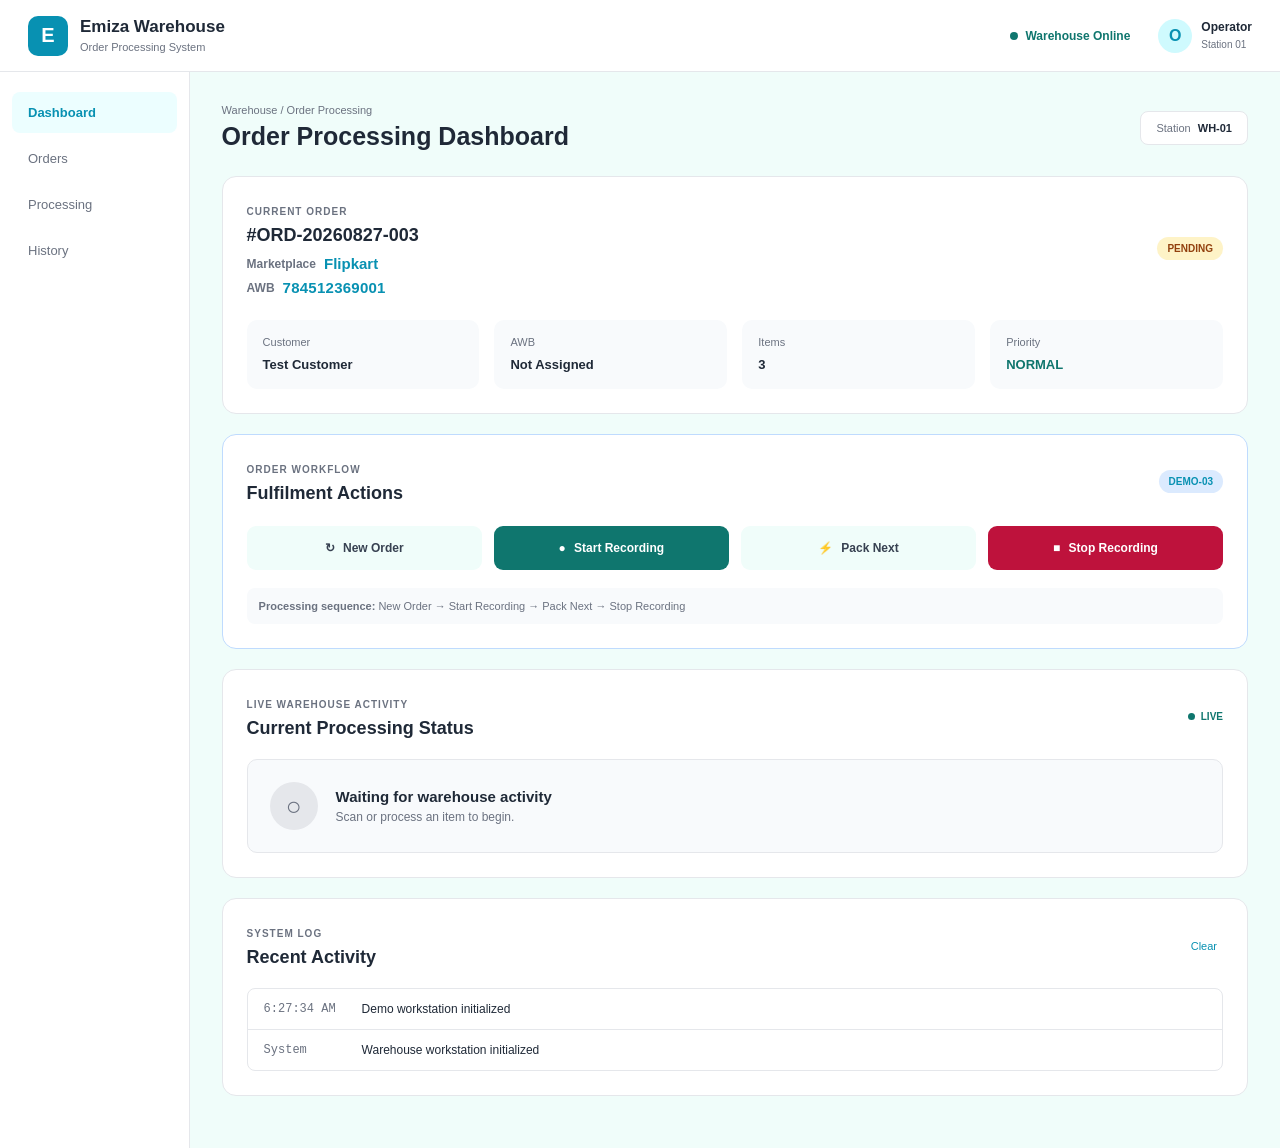
==== demo-03/index.html @ 06ffaedf "Enabled demo 2 and demo 3 static pages" ====
<!DOCTYPE html>
<html lang="en">

<head>
    <meta charset="UTF-8">

    <meta
        name="viewport"
        content="width=device-width, initial-scale=1.0"
    >

    <title>Emiza Warehouse — Demo-03</title>

    <link
        rel="stylesheet"
        href="style.css"
    >
</head>

<body>

    <div class="app">

        <!-- HEADER -->

        <header class="header">

            <div class="brand">

                <div class="logo">
                    E
                </div>

                <div>

                    <h1>
                        Emiza Warehouse
                    </h1>

                    <span>
                        Order Processing System
                    </span>

                </div>

            </div>


            <div class="header-right">

                <div class="warehouse-status">

                    <span class="online-dot"></span>

                    Warehouse Online

                </div>


                <div class="user">

                    <div class="avatar">
                        O
                    </div>

                    <div>

                        <strong>
                            Operator
                        </strong>

                        <small>
                            Station 01
                        </small>

                    </div>

                </div>

            </div>

        </header>


        <!-- MAIN -->

        <div class="layout">


            <!-- SIDEBAR -->

            <aside class="sidebar">

                <button
                    class="nav-item active"
                    data-page="dashboard"
                >
                    Dashboard
                </button>


                <button
                    class="nav-item"
                    data-page="orders"
                >
                    Orders
                </button>


                <button
                    class="nav-item"
                    data-page="processing"
                >
                    Processing
                </button>


                <button
                    class="nav-item"
                    data-page="history"
                >
                    History
                </button>

            </aside>


            <!-- CONTENT -->

            <main class="main-content">


                <div class="page-header">

                    <div>

                        <div class="breadcrumb">
                            Warehouse / Order Processing
                        </div>

                        <h2 id="pageTitle">
                            Order Processing Dashboard
                        </h2>

                    </div>


                    <div class="station-badge">

                        Station

                        <strong>
                            WH-01
                        </strong>

                    </div>

                </div>


                <!-- ORDER CARD -->

                <section class="order-card">

                    <div class="order-card-header">

                        
                        <div>

                            <span class="section-label">
                                CURRENT ORDER
                            </span>


                            <h3 id="orderNumber">
                                #ORD-20260827-003
                            </h3>


                            <div class="order-marketplace">

                                <span>
                                    Marketplace
                                </span>

                                <strong>
                                    Flipkart
                                </strong>

                            </div>


                            <div class="order-awb-header">

                                <span>
                                    AWB
                                </span>

                                <strong id="awbNumber">
                                    784512369001
                                </strong>

                            </div>

                        </div>


<span
                            id="orderStateBadge"
                            class="badge pending"
                        >
                            PENDING
                        </span>

                    </div>


                    <div class="order-grid">

                        <div class="info-item">

                            <span>
                                Customer
                            </span>

                            <strong>
                                Test Customer
                            </strong>

                        </div>


                        <div class="info-item">

                            <span>
                                AWB
                            </span>

                            <strong>
                                Not Assigned
                            </strong>

                        </div>


                        <div class="info-item">

                            <span>
                                Items
                            </span>

                            <strong>
                                3
                            </strong>

                        </div>


                        <div class="info-item">

                            <span>
                                Priority
                            </span>

                            <strong class="normal-priority">
                                NORMAL
                            </strong>

                        </div>

                    </div>

                </section>



                <!-- DEMO CONTROLS -->

                <section class="test-card">

                    <div class="test-header">

                        <div>

                            <span class="section-label">
                                ORDER WORKFLOW
                            </span>


                            <h3>
                                Fulfilment Actions
                            </h3>

                        </div>


                        <span class="test-badge">
                            DEMO-03
                        </span>

                    </div>


                    <div class="button-grid">

                        <button
                            id="btnNormal"
                            class="btn secondary"
                            type="button"
                        >

                            <span class="button-icon">
                                ↻
                            </span>

                            New Order

                        </button>


                        <button
                            id="btnStart"
                            class="btn start"
                            type="button"
                        >

                            <span class="button-icon">
                                ●
                            </span>

                            Start Recording

                        </button>


                        <button
                            id="btnUpdate"
                            class="btn secondary"
                            type="button"
                        >

                            <span class="button-icon">
                                ⚡
                            </span>

                            Pack Next

                        </button>


                        <button
                            id="btnStop"
                            class="btn stop"
                            type="button"
                        >

                            <span class="button-icon">
                                ■
                            </span>

                            Stop Recording

                        </button>

                    </div>


                    <div class="test-note">

                        <strong>
                            Processing sequence:
                        </strong>

                        New Order →
                        Start Recording →
                        Pack Next →
                        Stop Recording

                    </div>

                </section>


                <!-- THIS IS THE DIV YOUR EXTENSION WATCHES -->

                <section class="activity-card">

                    <div class="activity-header">

                        <div>

                            <span class="section-label">
                                LIVE WAREHOUSE ACTIVITY
                            </span>

                            <h3>
                                Current Processing Status
                            </h3>

                        </div>


                        <div class="live-status">

                            <span></span>

                            LIVE

                        </div>

                    </div>


                    <div
                        id="recording-status"
                        class="recording-status"
                    >

                        <div class="status-icon pending-icon">

                            ○

                        </div>


                        <div>

                            <div class="status-title">
                                Waiting for warehouse activity
                            </div>

                            <div class="status-description">

                                Scan or process an item to begin.

                            </div>

                        </div>

                    </div>

                </section>




                <!-- ACTIVITY LOG -->

                <section class="log-card">

                    <div class="log-header">

                        <div>

                            <span class="section-label">
                                SYSTEM LOG
                            </span>

                            <h3>
                                Recent Activity
                            </h3>

                        </div>


                        <button
                            id="clearLog"
                            class="clear-button"
                        >
                            Clear
                        </button>

                    </div>


                    <div
                        id="activity-log"
                        class="activity-log"
                    >

                        <div class="log-item">

                            <span class="log-time">
                                System
                            </span>

                            <span>
                                Warehouse workstation initialized
                            </span>

                        </div>

                    </div>

                </section>


            </main>

        </div>

    </div>


    <script
        src="app.js"
    ></script>

</body>

</html>
---- demo-03/style.css ----
:root {

    --primary:
        #0891b2;

    --primary-dark:
        #0e7490;

    --green:
        #0f766e;

    --red:
        #be123c;

    --orange:
        #c2410c;

    --bg:
        #f0fdfa;

    --card:
        #ffffff;

    --border:
        #e5e7eb;

    --text:
        #1f2937;

    --muted:
        #6b7280;
}


* {

    box-sizing:
        border-box;
}


body {

    margin: 0;

    background:
        var(--bg);

    color:
        var(--text);

    font-family:
        Arial,
        sans-serif;
}


/* HEADER */

.header {

    height:
        72px;

    background:
        white;

    border-bottom:
        1px solid var(--border);

    display:
        flex;

    align-items:
        center;

    justify-content:
        space-between;

    padding:
        0 28px;
}


.brand {

    display:
        flex;

    align-items:
        center;

    gap:
        12px;
}


.logo {

    width:
        40px;

    height:
        40px;

    border-radius:
        10px;

    display:
        flex;

    align-items:
        center;

    justify-content:
        center;

    background:
        var(--primary);

    color:
        white;

    font-size:
        20px;

    font-weight:
        800;
}


.brand h1 {

    margin:
        0;

    font-size:
        17px;
}


.brand span {

    color:
        var(--muted);

    font-size:
        11px;
}


.header-right {

    display:
        flex;

    align-items:
        center;

    gap:
        28px;
}


.warehouse-status {

    display:
        flex;

    align-items:
        center;

    gap:
        7px;

    color:
        var(--green);

    font-size:
        12px;

    font-weight:
        600;
}


.online-dot {

    width:
        8px;

    height:
        8px;

    border-radius:
        50%;

    background:
        var(--green);
}


.user {

    display:
        flex;

    align-items:
        center;

    gap:
        9px;
}


.avatar {

    width:
        34px;

    height:
        34px;

    border-radius:
        50%;

    background:
        #cffafe;

    color:
        var(--primary);

    display:
        flex;

    align-items:
        center;

    justify-content:
        center;

    font-weight:
        bold;
}


.user strong {

    display:
        block;

    font-size:
        12px;
}


.user small {

    color:
        var(--muted);

    font-size:
        10px;
}


/* LAYOUT */

.layout {

    display:
        flex;

    min-height:
        calc(100vh - 72px);
}


.sidebar {

    width:
        220px;

    background:
        white;

    border-right:
        1px solid var(--border);

    padding:
        20px 12px;
}


.nav-item {

    width:
        100%;

    border:
        none;

    background:
        transparent;

    text-align:
        left;

    padding:
        13px 16px;

    margin-bottom:
        5px;

    border-radius:
        8px;

    color:
        var(--muted);

    cursor:
        pointer;

    font-size:
        13px;
}


.nav-item:hover {

    background:
        #f0fdfa;
}


.nav-item.active {

    background:
        #ecfeff;

    color:
        var(--primary);

    font-weight:
        700;
}


/* MAIN */

.main-content {

    width:
        100%;

    max-width:
        1300px;

    margin:
        0 auto;

    padding:
        32px;
}


.page-header {

    display:
        flex;

    align-items:
        center;

    justify-content:
        space-between;

    margin-bottom:
        25px;
}


.breadcrumb {

    color:
        var(--muted);

    font-size:
        11px;

    margin-bottom:
        6px;
}


.page-header h2 {

    margin:
        0;

    font-size:
        25px;
}


.station-badge {

    padding:
        10px 15px;

    background:
        white;

    border:
        1px solid var(--border);

    border-radius:
        8px;

    color:
        var(--muted);

    font-size:
        11px;
}


.station-badge strong {

    color:
        var(--text);

    margin-left:
        4px;
}


/* CARDS */

.order-card,
.activity-card,
.test-card,
.log-card {

    background:
        var(--card);

    border:
        1px solid var(--border);

    border-radius:
        14px;

    padding:
        24px;

    margin-bottom:
        20px;
}


.order-card-header,
.activity-header,
.test-header,
.log-header {

    display:
        flex;

    align-items:
        center;

    justify-content:
        space-between;
}


.section-label {

    font-size:
        10px;

    font-weight:
        800;

    color:
        var(--muted);

    letter-spacing:
        1px;
}


.order-card h3,
.activity-card h3,
.test-card h3,
.log-card h3 {

    margin:
        6px 0 0;

    font-size:
        18px;
}


.badge {

    padding:
        6px 10px;

    border-radius:
        20px;

    font-size:
        10px;

    font-weight:
        800;
}


.badge.pending {

    background:
        #fef3c7;

    color:
        #92400e;
}


.order-grid {

    display:
        grid;

    grid-template-columns:
        repeat(4, 1fr);

    gap:
        15px;

    margin-top:
        24px;
}


.info-item {

    padding:
        16px;

    background:
        #f8fafc;

    border-radius:
        10px;
}


.info-item span {

    display:
        block;

    color:
        var(--muted);

    font-size:
        11px;

    margin-bottom:
        7px;
}


.info-item strong {

    font-size:
        13px;
}


.normal-priority {

    color:
        var(--green);
}


/* LIVE STATUS */

.live-status {

    display:
        flex;

    align-items:
        center;

    gap:
        6px;

    color:
        var(--green);

    font-size:
        10px;

    font-weight:
        bold;
}


.live-status span {

    width:
        7px;

    height:
        7px;

    border-radius:
        50%;

    background:
        var(--green);
}


.recording-status {

    display:
        flex;

    align-items:
        center;

    gap:
        18px;

    padding:
        22px;

    margin-top:
        20px;

    border:
        1px solid var(--border);

    border-radius:
        10px;

    background:
        #f8fafc;
}


.status-icon {

    width:
        48px;

    height:
        48px;

    border-radius:
        50%;

    display:
        flex;

    align-items:
        center;

    justify-content:
        center;

    font-size:
        26px;

    background:
        #e5e7eb;

    color:
        var(--muted);
}


.status-title {

    font-size:
        15px;

    font-weight:
        700;
}


.status-description {

    margin-top:
        5px;

    color:
        var(--muted);

    font-size:
        12px;
}


/* TEST AREA */

.test-card {

    border:
        1px solid #bfdbfe;
}


.test-badge {

    padding:
        6px 10px;

    border-radius:
        20px;

    background:
        #dbeafe;

    color:
        var(--primary);

    font-size:
        10px;

    font-weight:
        800;
}


.button-grid {

    display:
        grid;

    grid-template-columns:
        repeat(4, 1fr);

    gap:
        12px;

    margin-top:
        22px;
}


.btn {

    border:
        none;

    border-radius:
        9px;

    padding:
        15px 12px;

    cursor:
        pointer;

    font-weight:
        700;

    font-size:
        12px;

    transition:
        transform 0.15s,
        opacity 0.15s;
}


.btn:hover {

    transform:
        translateY(-1px);
}


.button-icon {

    margin-right:
        5px;
}


.secondary {

    background:
        #f0fdfa;

    color:
        #374151;
}


.start {

    background:
        var(--green);

    color:
        white;
}


.stop {

    background:
        var(--red);

    color:
        white;
}


.test-note {

    margin-top:
        18px;

    padding:
        12px;

    background:
        #f8fafc;

    border-radius:
        8px;

    color:
        var(--muted);

    font-size:
        11px;
}


/* LOG */

.clear-button {

    border:
        none;

    background:
        transparent;

    color:
        var(--primary);

    cursor:
        pointer;

    font-size:
        11px;
}


.activity-log {

    margin-top:
        20px;

    max-height:
        250px;

    overflow-y:
        auto;

    border:
        1px solid var(--border);

    border-radius:
        8px;
}


.log-item {

    display:
        flex;

    gap:
        18px;

    padding:
        13px 16px;

    border-bottom:
        1px solid var(--border);

    font-size:
        12px;
}


.log-item:last-child {

    border-bottom:
        none;
}


.log-time {

    min-width:
        80px;

    color:
        var(--muted);

    font-family:
        monospace;
}


/* RESPONSIVE */

@media (max-width: 900px) {

    .sidebar {

        width:
            160px;
    }


    .order-grid,
    .button-grid {

        grid-template-columns:
            repeat(2, 1fr);
    }

}


@media (max-width: 650px) {

    .sidebar {

        display:
            none;
    }


    .main-content {

        padding:
            18px;
    }


    .header-right {

        gap:
            10px;
    }


    .warehouse-status {

        display:
            none;
    }


    .order-grid,
    .button-grid {

        grid-template-columns:
            1fr;
    }

}

/* Demo-03 marketplace metadata */
.order-marketplace,
.order-awb-header {
    margin-top: 9px;
    display: flex;
    align-items: center;
    gap: 8px;
}
.order-awb-header {
    margin-top: 7px;
}
.order-marketplace span,
.order-awb-header span {
    color: var(--muted);
    font-size: 12px;
    font-weight: 600;
}
.order-marketplace strong,
.order-awb-header strong {
    color: var(--primary);
    font-size: 15px;
    font-weight: 700;
}
.order-awb-header strong {
    font-family: Arial, sans-serif;
    letter-spacing: .25px;
}
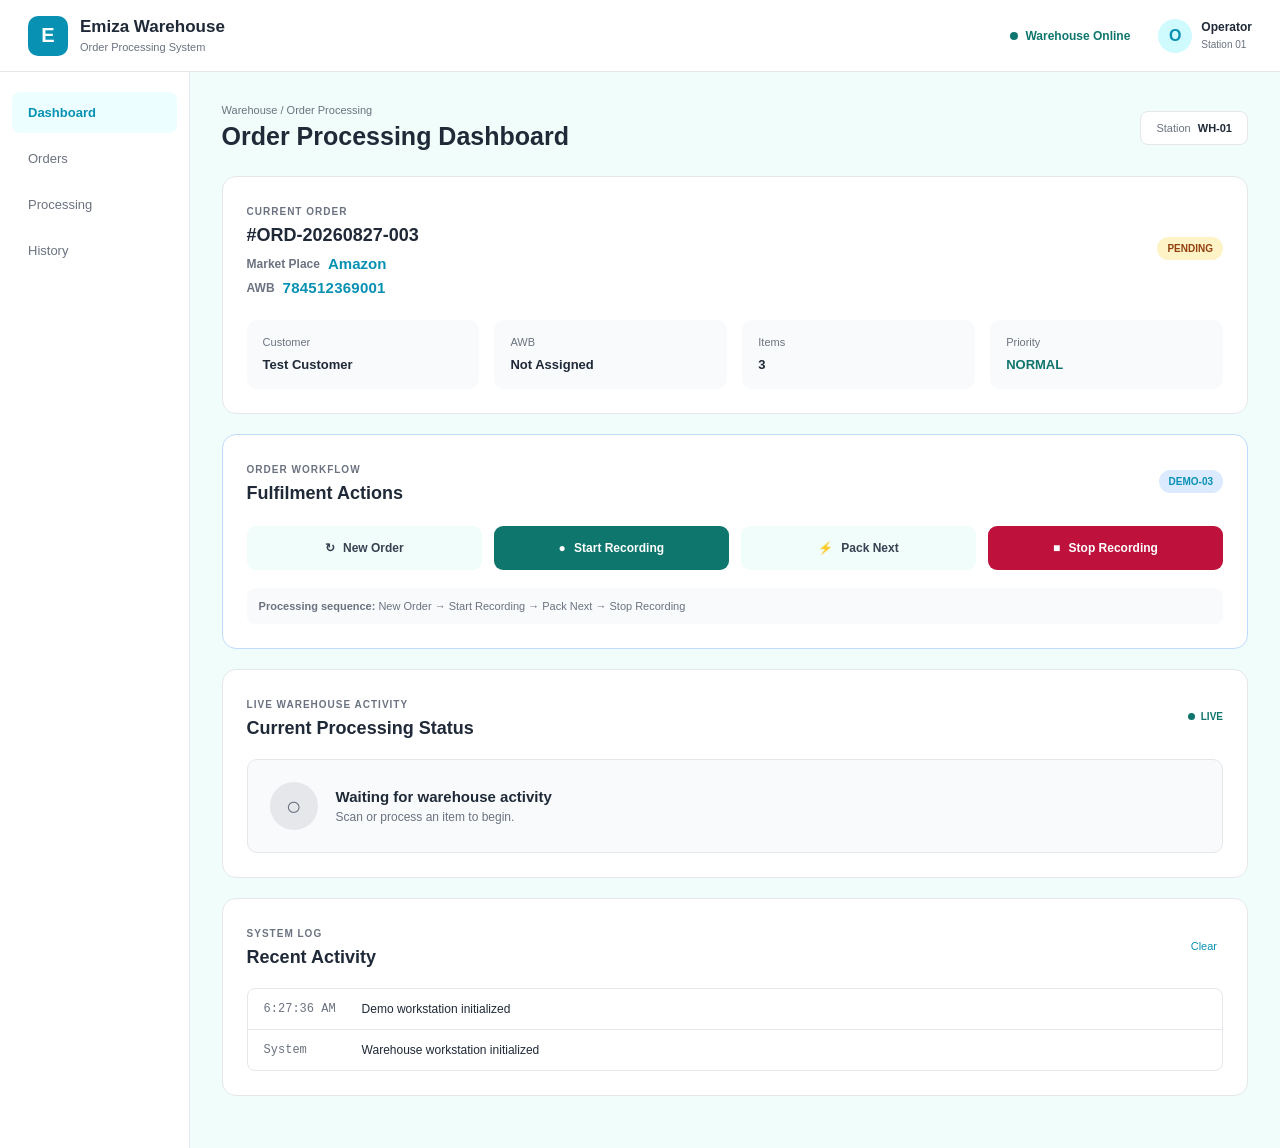
==== commit 947a3b60: "Updated the matket place" ====
--- a/demo-03/index.html
+++ b/demo-03/index.html
@@ -180,11 +180,11 @@
                             <div class="order-marketplace">
 
                                 <span>
-                                    Marketplace
+                                    Market Place
                                 </span>
 
                                 <strong>
-                                    Flipkart
+                                    Amazon
                                 </strong>
 
                             </div>
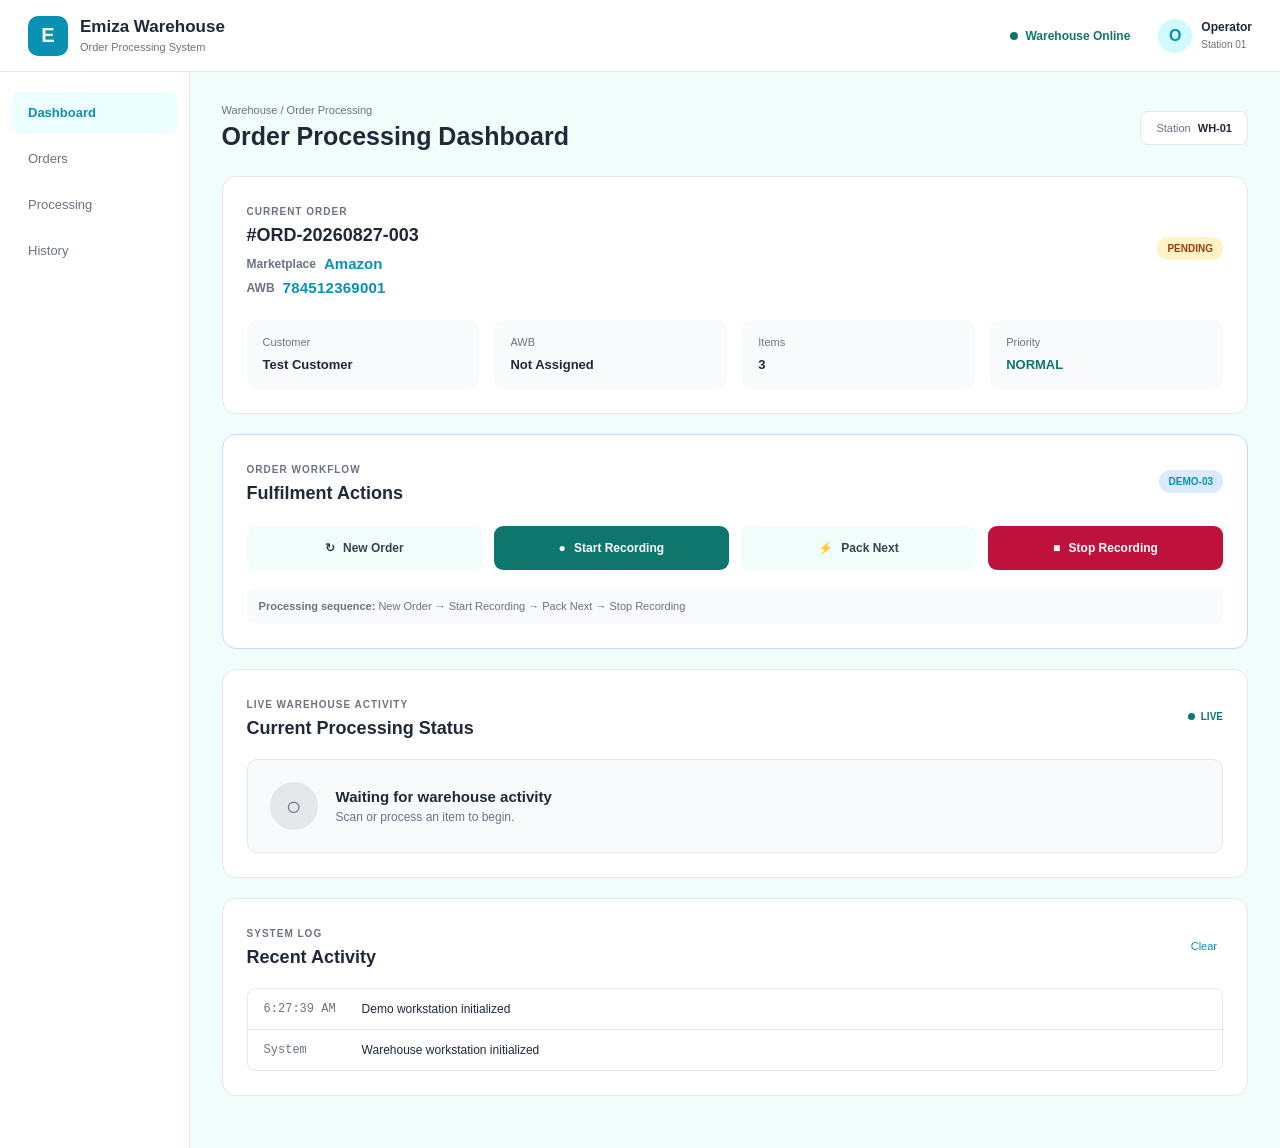
==== commit c4c8f2f5: "Updated the marketplace label" ====
--- a/demo-03/index.html
+++ b/demo-03/index.html
@@ -180,7 +180,7 @@
                             <div class="order-marketplace">
 
                                 <span>
-                                    Market Place
+                                    Marketplace
                                 </span>
 
                                 <strong>
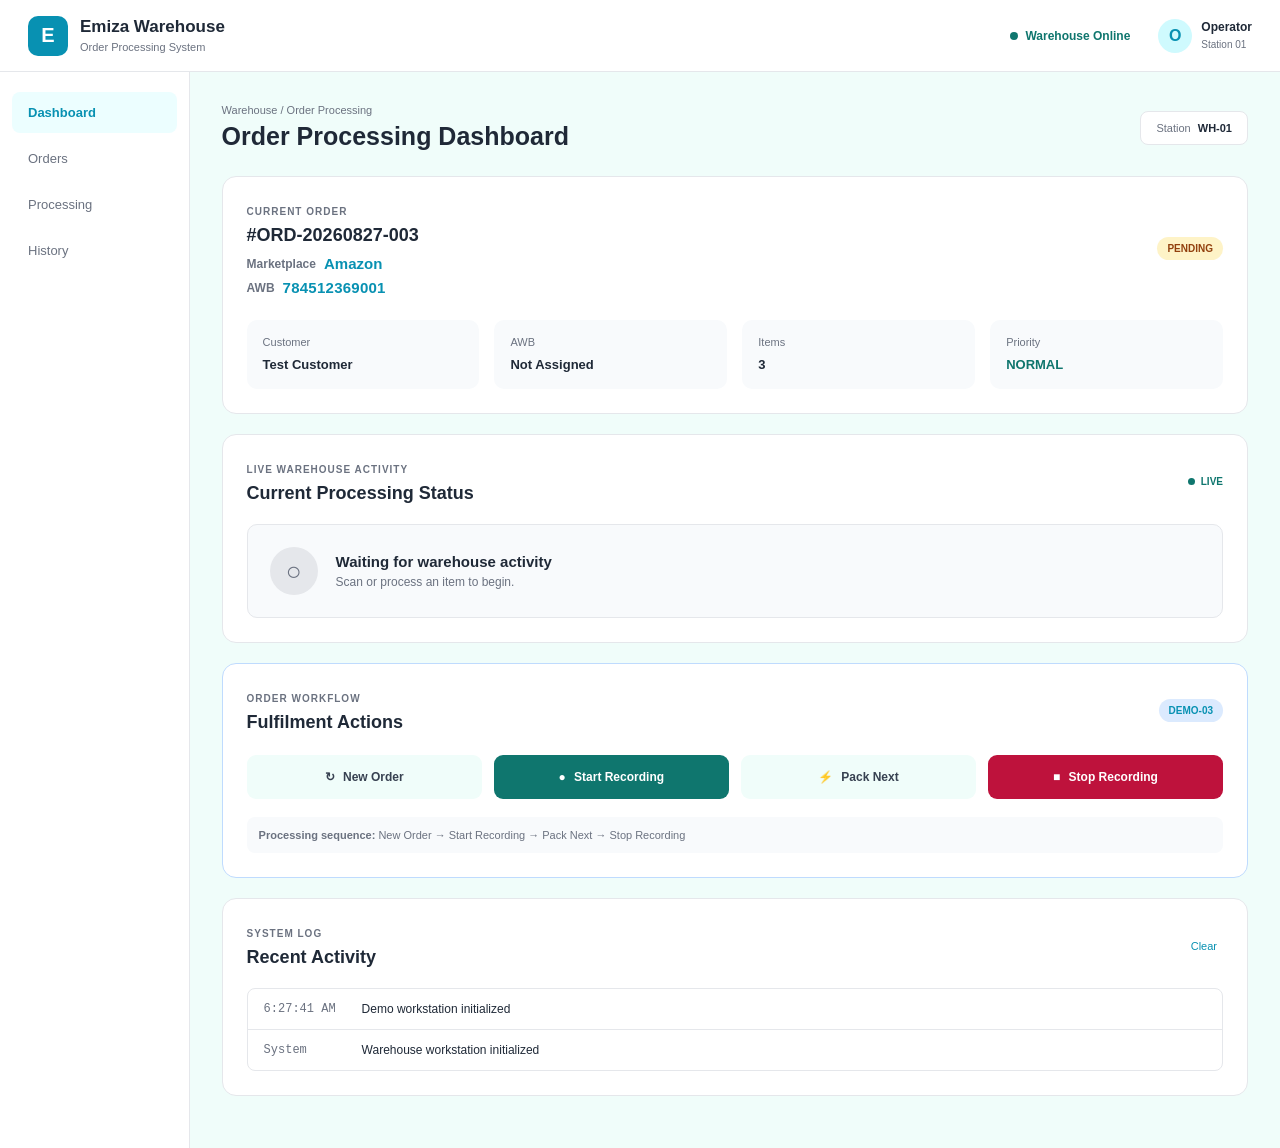
==== commit c70d90f6: "Updated the demo pages for the sections" ====
--- a/demo-03/index.html
+++ b/demo-03/index.html
@@ -274,6 +274,67 @@
 
 
 
+                <!-- THIS IS THE DIV YOUR EXTENSION WATCHES -->
+
+                <section class="activity-card">
+
+                    <div class="activity-header">
+
+                        <div>
+
+                            <span class="section-label">
+                                LIVE WAREHOUSE ACTIVITY
+                            </span>
+
+                            <h3>
+                                Current Processing Status
+                            </h3>
+
+                        </div>
+
+
+                        <div class="live-status">
+
+                            <span></span>
+
+                            LIVE
+
+                        </div>
+
+                    </div>
+
+
+                    <div
+                        id="recording-status"
+                        class="recording-status"
+                    >
+
+                        <div class="status-icon pending-icon">
+
+                            ○
+
+                        </div>
+
+
+                        <div>
+
+                            <div class="status-title">
+                                Waiting for warehouse activity
+                            </div>
+
+                            <div class="status-description">
+
+                                Scan or process an item to begin.
+
+                            </div>
+
+                        </div>
+
+                    </div>
+
+                </section>
+
+
                 <!-- DEMO CONTROLS -->
 
                 <section class="test-card">
@@ -379,69 +440,6 @@
                     </div>
 
                 </section>
-
-
-                <!-- THIS IS THE DIV YOUR EXTENSION WATCHES -->
-
-                <section class="activity-card">
-
-                    <div class="activity-header">
-
-                        <div>
-
-                            <span class="section-label">
-                                LIVE WAREHOUSE ACTIVITY
-                            </span>
-
-                            <h3>
-                                Current Processing Status
-                            </h3>
-
-                        </div>
-
-
-                        <div class="live-status">
-
-                            <span></span>
-
-                            LIVE
-
-                        </div>
-
-                    </div>
-
-
-                    <div
-                        id="recording-status"
-                        class="recording-status"
-                    >
-
-                        <div class="status-icon pending-icon">
-
-                            ○
-
-                        </div>
-
-
-                        <div>
-
-                            <div class="status-title">
-                                Waiting for warehouse activity
-                            </div>
-
-                            <div class="status-description">
-
-                                Scan or process an item to begin.
-
-                            </div>
-
-                        </div>
-
-                    </div>
-
-                </section>
-
-
 
 
                 <!-- ACTIVITY LOG -->
